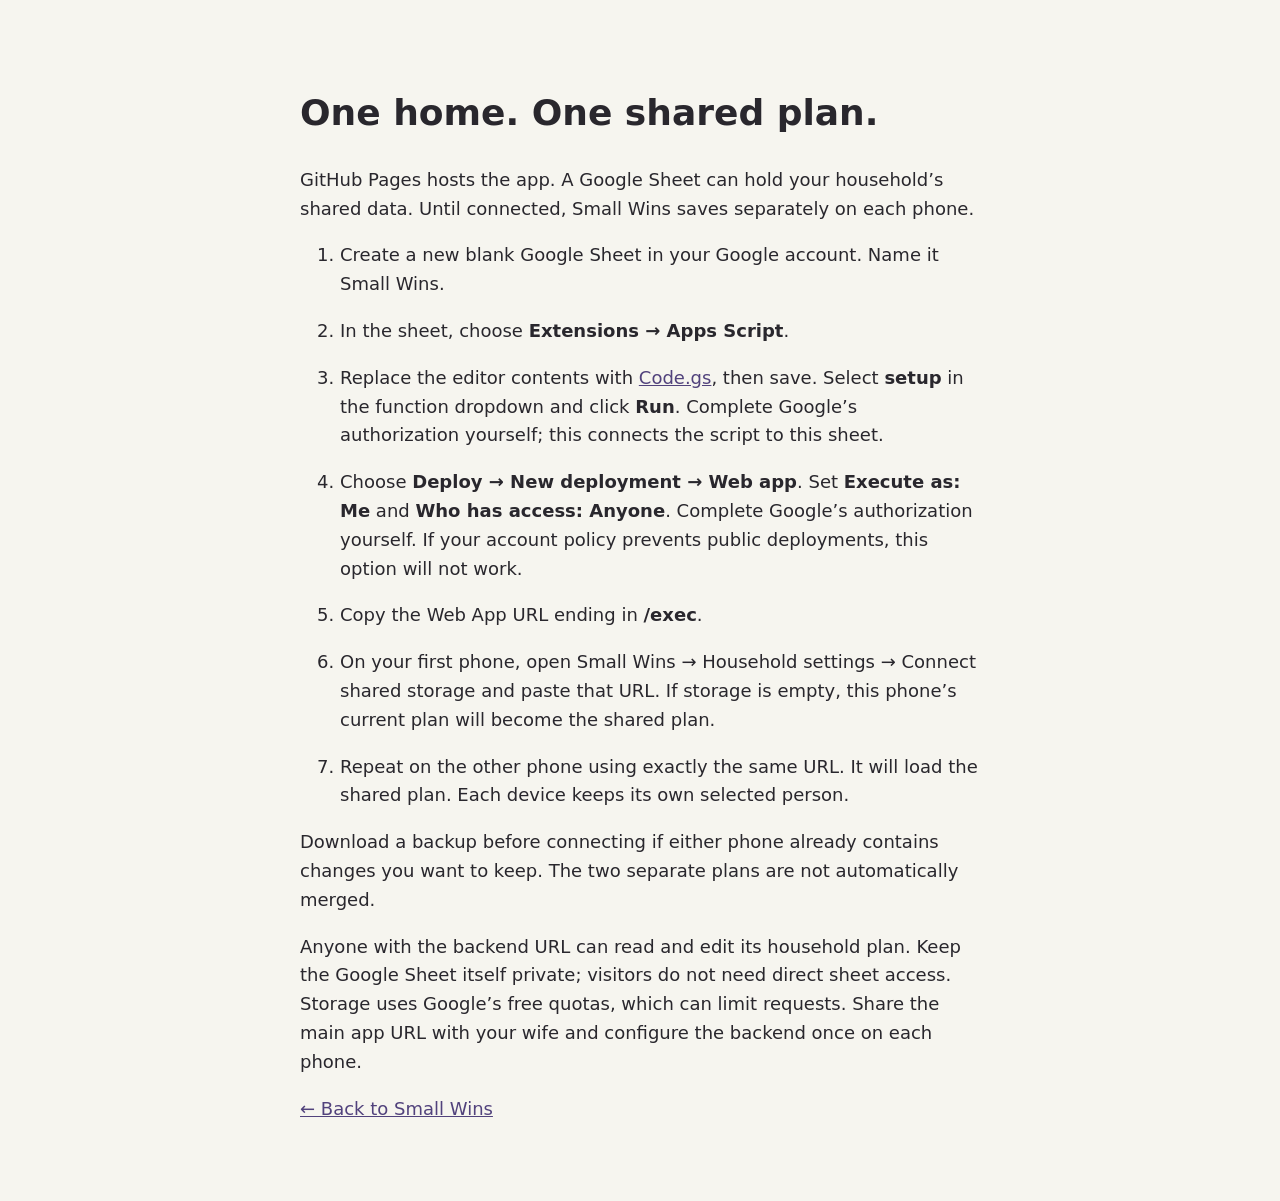
==== backend/SETUP.html @ 707980a7 "Publish Small Wins mobile household app with recipes and optional Sheets sync" ====
<!doctype html><html lang="en"><meta charset="utf-8"><meta name="viewport" content="width=device-width,initial-scale=1"><title>Connect Small Wins</title><style>body{font:18px/1.6 system-ui;max-width:680px;margin:40px auto;padding:20px;color:#29272d;background:#f6f5ef}a{color:#51427c}li{margin-bottom:18px}</style><h1>One home. One shared plan.</h1><p>GitHub Pages hosts the app. A Google Sheet can hold your household’s shared data. Until connected, Small Wins saves separately on each phone.</p><ol><li>Create a new blank Google Sheet in your Google account. Name it Small Wins.</li><li>In the sheet, choose <strong>Extensions → Apps Script</strong>.</li><li>Replace the editor contents with <a href="./Code.gs">Code.gs</a>, then save. Select <strong>setup</strong> in the function dropdown and click <strong>Run</strong>. Complete Google’s authorization yourself; this connects the script to this sheet.</li><li>Choose <strong>Deploy → New deployment → Web app</strong>. Set <strong>Execute as: Me</strong> and <strong>Who has access: Anyone</strong>. Complete Google’s authorization yourself. If your account policy prevents public deployments, this option will not work.</li><li>Copy the Web App URL ending in <strong>/exec</strong>.</li><li>On your first phone, open Small Wins → Household settings → Connect shared storage and paste that URL. If storage is empty, this phone’s current plan will become the shared plan.</li><li>Repeat on the other phone using exactly the same URL. It will load the shared plan. Each device keeps its own selected person.</li></ol><p>Download a backup before connecting if either phone already contains changes you want to keep. The two separate plans are not automatically merged.</p><p>Anyone with the backend URL can read and edit its household plan. Keep the Google Sheet itself private; visitors do not need direct sheet access. Storage uses Google’s free quotas, which can limit requests. Share the main app URL with your wife and configure the backend once on each phone.</p><p><a href="../">← Back to Small Wins</a></p></html>
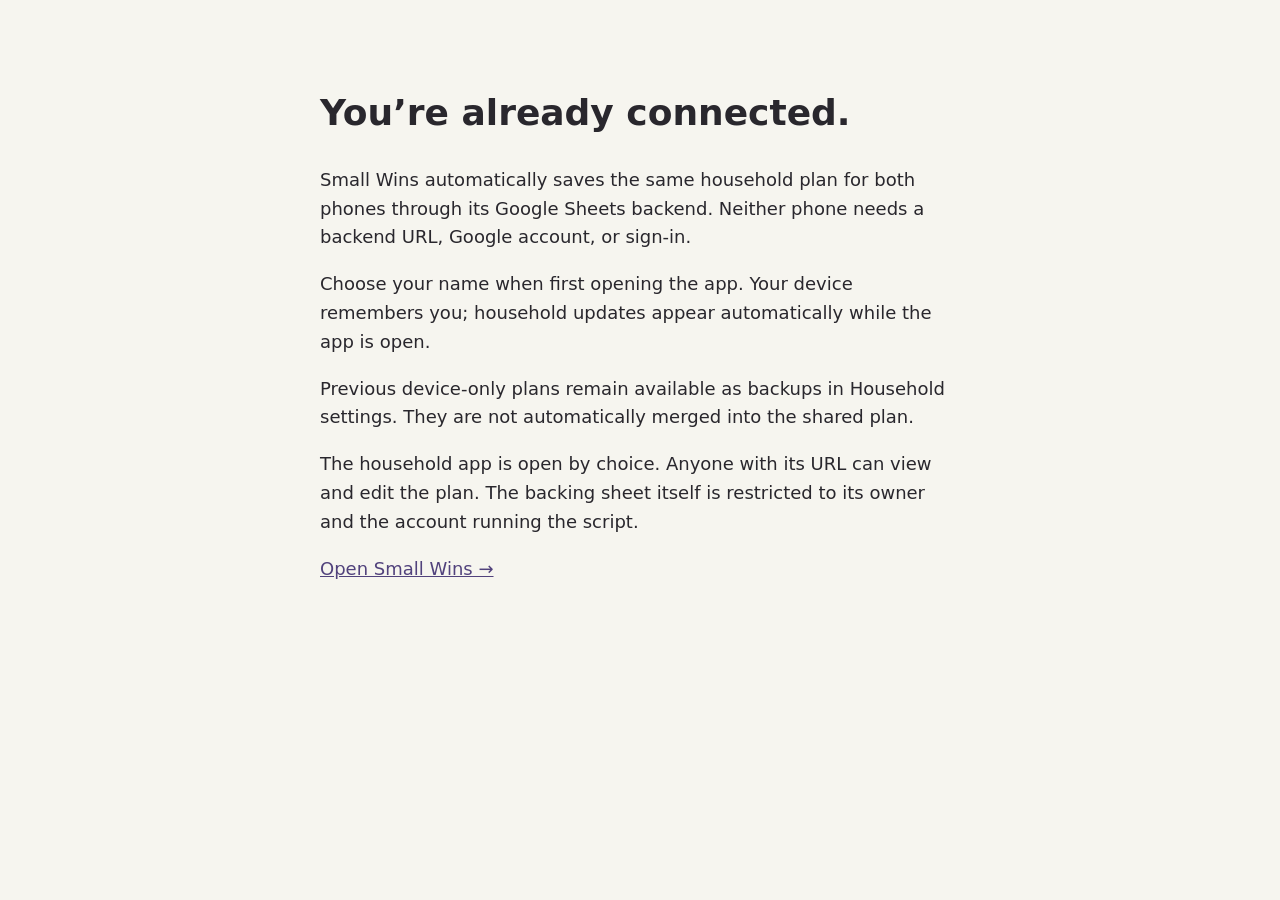
==== commit f4d4d2dc: "Connect both phones automatically to the shared Google Sheets household" ====
--- a/backend/SETUP.html
+++ b/backend/SETUP.html
@@ -1 +1 @@
-<!doctype html><html lang="en"><meta charset="utf-8"><meta name="viewport" content="width=device-width,initial-scale=1"><title>Connect Small Wins</title><style>body{font:18px/1.6 system-ui;max-width:680px;margin:40px auto;padding:20px;color:#29272d;background:#f6f5ef}a{color:#51427c}li{margin-bottom:18px}</style><h1>One home. One shared plan.</h1><p>GitHub Pages hosts the app. A Google Sheet can hold your household’s shared data. Until connected, Small Wins saves separately on each phone.</p><ol><li>Create a new blank Google Sheet in your Google account. Name it Small Wins.</li><li>In the sheet, choose <strong>Extensions → Apps Script</strong>.</li><li>Replace the editor contents with <a href="./Code.gs">Code.gs</a>, then save. Select <strong>setup</strong> in the function dropdown and click <strong>Run</strong>. Complete Google’s authorization yourself; this connects the script to this sheet.</li><li>Choose <strong>Deploy → New deployment → Web app</strong>. Set <strong>Execute as: Me</strong> and <strong>Who has access: Anyone</strong>. Complete Google’s authorization yourself. If your account policy prevents public deployments, this option will not work.</li><li>Copy the Web App URL ending in <strong>/exec</strong>.</li><li>On your first phone, open Small Wins → Household settings → Connect shared storage and paste that URL. If storage is empty, this phone’s current plan will become the shared plan.</li><li>Repeat on the other phone using exactly the same URL. It will load the shared plan. Each device keeps its own selected person.</li></ol><p>Download a backup before connecting if either phone already contains changes you want to keep. The two separate plans are not automatically merged.</p><p>Anyone with the backend URL can read and edit its household plan. Keep the Google Sheet itself private; visitors do not need direct sheet access. Storage uses Google’s free quotas, which can limit requests. Share the main app URL with your wife and configure the backend once on each phone.</p><p><a href="../">← Back to Small Wins</a></p></html>
+<!doctype html><html lang="en"><meta charset="utf-8"><meta name="viewport" content="width=device-width,initial-scale=1"><title>Small Wins shared storage</title><style>body{font:18px/1.6 system-ui;max-width:640px;margin:40px auto;padding:20px;background:#f6f5ef;color:#29272d}a{color:#51427c}</style><h1>You’re already connected.</h1><p>Small Wins automatically saves the same household plan for both phones through its Google Sheets backend. Neither phone needs a backend URL, Google account, or sign-in.</p><p>Choose your name when first opening the app. Your device remembers you; household updates appear automatically while the app is open.</p><p>Previous device-only plans remain available as backups in Household settings. They are not automatically merged into the shared plan.</p><p>The household app is open by choice. Anyone with its URL can view and edit the plan. The backing sheet itself is restricted to its owner and the account running the script.</p><p><a href="../">Open Small Wins →</a></p></html>
